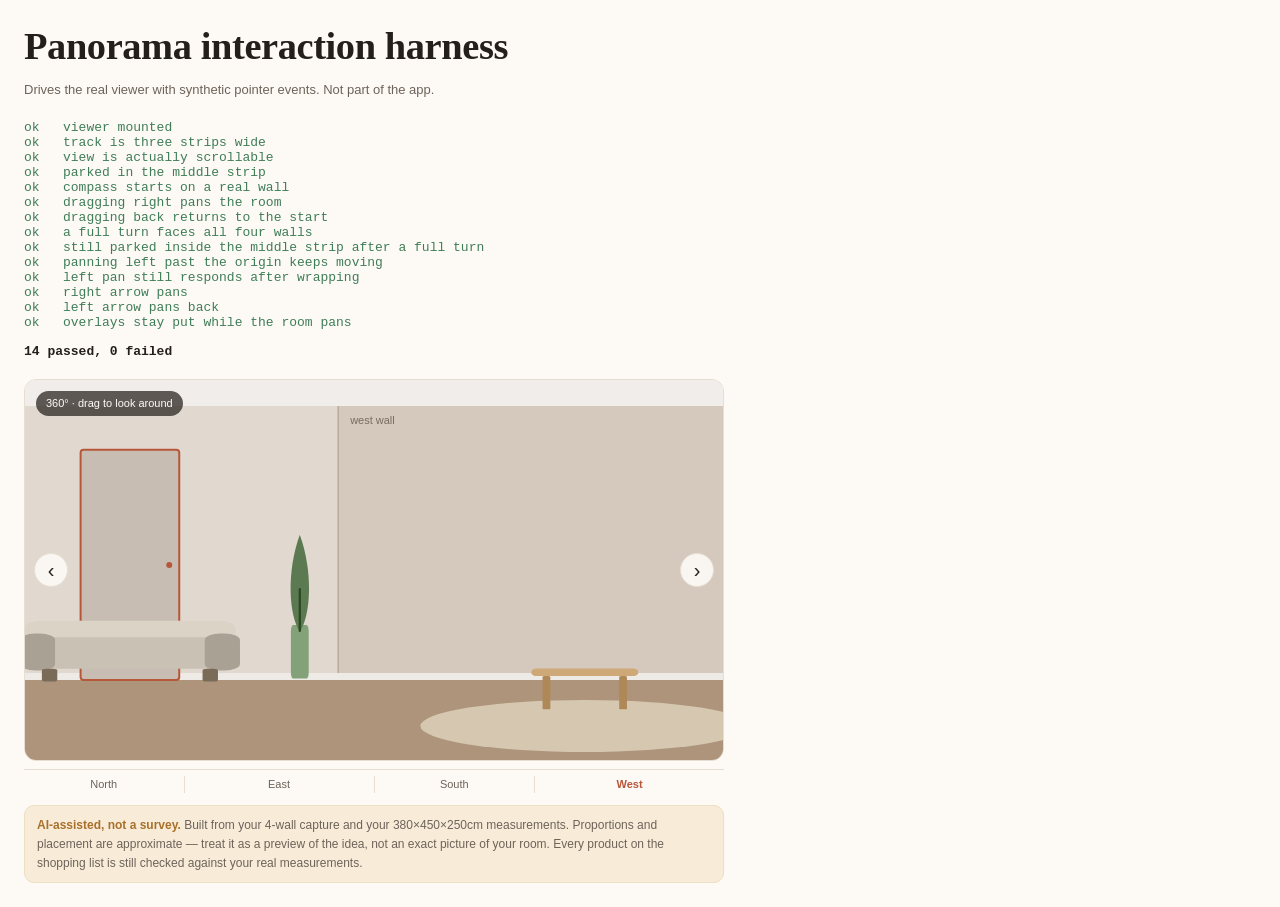
==== pano-test.html @ b4ef3ac8 "Kamer prototype: two-sided interior design marketplace Customer books a room brief, an emerging desi" ====
<!DOCTYPE html>
<html lang="en">
<head>
<meta charset="utf-8">
<title>Panorama interaction harness</title>
<link rel="stylesheet" href="css/styles.css">
<style>
  body { padding: 24px; }
  #host { width: 700px; }
  #out { font: 13px ui-monospace, Menlo, monospace; margin-top: 20px; }
  .p { color: #3f7d58; }
  .f { color: #b8563a; font-weight: 700; }
  h1 { margin-bottom: 12px; }
</style>
</head>
<body>
<h1>Panorama interaction harness</h1>
<p class="muted small">Drives the real viewer with synthetic pointer events. Not part of the app.</p>
<div id="out"></div>
<div id="host" style="margin-top:20px"></div>
<div id="toast" hidden></div>

<script src="js/data.js"></script>
<script src="js/store.js"></script>
<script src="js/render.js"></script>
<script src="js/views-customer.js"></script>
<script>
function render() {}                       // app.js isn't loaded; V.login's mount wants this

const out = document.getElementById('out');
let pass = 0, fail = 0;
function ok(name, cond, extra) {
  if (cond) { pass++; out.insertAdjacentHTML('beforeend', `<div class="p">ok &nbsp;&nbsp;${name}</div>`); }
  else { fail++; out.insertAdjacentHTML('beforeend', `<div class="f">FAIL ${name}${extra ? ' → ' + extra : ''}</div>`); }
}

Store.load();
const p = Store.seedDemo();
document.getElementById('host').innerHTML = panoramaViewer(p);
bindPanorama();

const root = document.querySelector('[data-pano]');
const view = root.querySelector('[data-pano-view]');
const strip = +root.dataset.strip;
const ticks = [...root.querySelectorAll('.pano-compass span')];
const facing = () => ticks.findIndex(t => t.classList.contains('on'));

function drag(dx) {
  view.dispatchEvent(new PointerEvent('pointerdown', { bubbles: true, clientX: 400, button: 0, pointerId: 1 }));
  view.dispatchEvent(new PointerEvent('pointermove', { bubbles: true, clientX: 400 - dx, button: 0, pointerId: 1 }));
  view.dispatchEvent(new PointerEvent('pointerup',   { bubbles: true, clientX: 400 - dx, button: 0, pointerId: 1 }));
}

ok('viewer mounted', !!view && view.clientWidth > 100, 'clientWidth ' + (view && view.clientWidth));
ok('track is three strips wide',
  Math.abs(root.querySelector('[data-pano-track]').scrollWidth - strip * 3) < 3,
  `${root.querySelector('[data-pano-track]').scrollWidth} vs ${strip * 3}`);
ok('view is actually scrollable', view.scrollWidth > view.clientWidth + 10,
  `scrollWidth ${view.scrollWidth}, clientWidth ${view.clientWidth}`);
ok('parked in the middle strip', Math.abs(view.scrollLeft - strip) < 2, 'scrollLeft ' + view.scrollLeft);
ok('compass starts on a real wall', facing() >= 0, 'facing ' + facing());

const atStart = view.scrollLeft;
drag(300);
ok('dragging right pans the room', Math.abs(view.scrollLeft - atStart) > 100,
  `${atStart} → ${view.scrollLeft}`);

drag(-300);
ok('dragging back returns to the start', Math.abs(view.scrollLeft - atStart) < 2,
  `${view.scrollLeft} vs ${atStart}`);

// Walk right through a whole turn and make sure every wall is faced.
const seen = new Set();
for (let i = 0; i < 28; i++) { drag(strip / 24); seen.add(facing()); }
ok('a full turn faces all four walls', seen.size === 4, 'saw ' + [...seen].sort().join(','));
ok('still parked inside the middle strip after a full turn',
  view.scrollLeft >= strip - 2 && view.scrollLeft < strip * 2 + 2, 'scrollLeft ' + view.scrollLeft);

// The bug that started this: panning left past the origin used to hit the
// browser's scrollLeft clamp at 0 and stick.
for (let i = 0; i < 30; i++) drag(-strip / 20);
ok('panning left past the origin keeps moving',
  view.scrollLeft >= strip - 2 && view.scrollLeft < strip * 2 + 2, 'scrollLeft ' + view.scrollLeft);
const beforeLeft = view.scrollLeft;
drag(-200);
ok('left pan still responds after wrapping', Math.abs(view.scrollLeft - beforeLeft) > 50,
  `${beforeLeft} → ${view.scrollLeft}`);

// Arrows
const before = view.scrollLeft;
root.querySelector('.pano-arrow.right').click();
ok('right arrow pans', Math.abs(view.scrollLeft - before) > 50, `${before} → ${view.scrollLeft}`);
root.querySelector('.pano-arrow.left').click();
ok('left arrow pans back', Math.abs(view.scrollLeft - before) < 2, `${view.scrollLeft} vs ${before}`);

ok('overlays stay put while the room pans',
  root.querySelector('.pano-badge').getBoundingClientRect().left ===
  root.querySelector('.pano-stage').getBoundingClientRect().left + 12,
  'badge drifted with the scroll');

out.insertAdjacentHTML('beforeend',
  `<div style="margin-top:14px;font-weight:700">${pass} passed, ${fail} failed</div>`);
</script>
</body>
</html>
---- css/styles.css ----
:root {
  --bg: #fdfaf5;
  --panel: #ffffff;
  --ink: #241f1b;
  --ink-soft: #6d635a;
  --line: #e6ded2;
  --accent: #b8563a;
  --accent-soft: #f3e4dd;
  --good: #3f7d58;
  --good-soft: #e3efe7;
  --warn: #a8702a;
  --warn-soft: #f8ecd9;
  --radius: 12px;
  --shadow: 0 1px 2px rgba(36,31,27,.05), 0 8px 24px rgba(36,31,27,.06);
  --sans: -apple-system, BlinkMacSystemFont, "Segoe UI", Inter, Roboto, sans-serif;
  --serif: "Iowan Old Style", Georgia, "Times New Roman", serif;
}

* { box-sizing: border-box; }

body {
  margin: 0;
  background: var(--bg);
  color: var(--ink);
  font-family: var(--sans);
  font-size: 15px;
  line-height: 1.55;
  -webkit-font-smoothing: antialiased;
}

h1, h2, h3 { font-family: var(--serif); font-weight: 600; letter-spacing: -.01em; margin: 0; }
h1 { font-size: 2.4rem; line-height: 1.15; }
h2 { font-size: 1.5rem; }
h3 { font-size: 1.1rem; }
p { margin: 0 0 .8em; }
a { color: inherit; }

/* ---------- chrome ---------- */

.topbar {
  display: flex; align-items: center; gap: 24px;
  padding: 14px 28px;
  border-bottom: 1px solid var(--line);
  background: rgba(253,250,245,.92);
  backdrop-filter: blur(8px);
  position: sticky; top: 0; z-index: 20;
}
.brand { display: flex; align-items: center; gap: 10px; text-decoration: none; }
.brand-mark {
  width: 28px; height: 28px; border-radius: 7px; background: var(--accent); color: #fff;
  display: grid; place-items: center; font-family: var(--serif); font-size: 17px;
}
.brand-name { font-family: var(--serif); font-size: 19px; }
.topnav { display: flex; gap: 4px; margin-right: auto; }
.topnav a {
  padding: 6px 12px; border-radius: 99px; text-decoration: none;
  color: var(--ink-soft); font-size: 14px;
}
.topnav a:hover { background: var(--accent-soft); color: var(--ink); }
.topnav a.on { background: var(--ink); color: var(--bg); }

.account { display: flex; align-items: center; gap: 10px; }
.account-name { font-size: 13px; line-height: 1.25; }
.account-role { font-size: 11px; color: var(--ink-soft); }

main { max-width: 1120px; margin: 0 auto; padding: 32px 28px 72px; }

.footer {
  border-top: 1px solid var(--line); padding: 18px 28px;
  display: flex; justify-content: space-between; gap: 16px; flex-wrap: wrap;
  color: var(--ink-soft); font-size: 13px;
}
.linky { background: none; border: 0; font: inherit; color: var(--accent); cursor: pointer; text-decoration: underline; padding: 0; }

/* ---------- primitives ---------- */

.card {
  background: var(--panel); border: 1px solid var(--line);
  border-radius: var(--radius); padding: 20px; box-shadow: var(--shadow);
}
.stack { display: flex; flex-direction: column; gap: 20px; }
.row { display: flex; gap: 12px; align-items: center; flex-wrap: wrap; }
.spread { display: flex; justify-content: space-between; align-items: center; gap: 16px; flex-wrap: wrap; }
.muted { color: var(--ink-soft); }
.small { font-size: 13px; }
.tiny { font-size: 12px; }
.center { text-align: center; }

button, .btn {
  font: inherit; cursor: pointer; border-radius: 9px; border: 1px solid transparent;
  padding: 10px 18px; background: var(--ink); color: var(--bg);
  text-decoration: none; display: inline-block; transition: transform .06s, opacity .15s;
}
button:active, .btn:active { transform: translateY(1px); }
button:disabled { opacity: .4; cursor: not-allowed; }
.btn-ghost { background: transparent; color: var(--ink); border-color: var(--line); }
.btn-ghost:hover { border-color: var(--ink); }
.btn-accent { background: var(--accent); color: #fff; }
.btn-sm { padding: 6px 12px; font-size: 13px; border-radius: 7px; }

.pill {
  display: inline-flex; align-items: center; gap: 6px;
  padding: 3px 10px; border-radius: 99px; font-size: 12px;
  background: var(--accent-soft); color: var(--accent);
}
.pill-good { background: var(--good-soft); color: var(--good); }
.pill-warn { background: var(--warn-soft); color: var(--warn); }
.pill-grey { background: #eee7dd; color: var(--ink-soft); }

label { display: block; font-size: 13px; color: var(--ink-soft); margin-bottom: 6px; }
input[type=text], input[type=number], input[type=email], textarea, select {
  width: 100%; font: inherit; padding: 10px 12px; border-radius: 9px;
  border: 1px solid var(--line); background: var(--panel); color: var(--ink);
}
input:focus, textarea:focus, select:focus { outline: 2px solid var(--accent-soft); border-color: var(--accent); }
textarea { resize: vertical; min-height: 80px; }

.grid { display: grid; gap: 16px; }
/* minmax(0, …) so a wide child (the panorama strip) can't stretch its column. */
.g2 { grid-template-columns: repeat(2, minmax(0, 1fr)); }
.g3 { grid-template-columns: repeat(3, minmax(0, 1fr)); }
.g4 { grid-template-columns: repeat(4, minmax(0, 1fr)); }
@media (max-width: 860px) { .g2, .g3, .g4 { grid-template-columns: 1fr; } }

/* ---------- landing ---------- */

.hero { display: grid; grid-template-columns: 1.05fr .95fr; gap: 40px; align-items: center; margin-bottom: 56px; }
@media (max-width: 860px) { .hero { grid-template-columns: 1fr; } }
.hero h1 { margin-bottom: 16px; }
.hero .lede { font-size: 17px; color: var(--ink-soft); max-width: 46ch; }
.hero-art { border-radius: var(--radius); overflow: hidden; border: 1px solid var(--line); box-shadow: var(--shadow); }
.hero-art svg { display: block; width: 100%; height: auto; }

.steps { counter-reset: s; }
.step-item { display: flex; gap: 14px; align-items: flex-start; }
.step-num {
  flex: none; width: 26px; height: 26px; border-radius: 50%;
  background: var(--accent-soft); color: var(--accent);
  display: grid; place-items: center; font-size: 13px; margin-top: 2px;
}

/* ---------- wizard ---------- */

.wizard-head { margin-bottom: 24px; }
.progress { display: flex; gap: 6px; margin-bottom: 20px; }
.progress span { height: 4px; flex: 1; border-radius: 99px; background: var(--line); }
.progress span.on { background: var(--accent); }

.choice-grid { display: grid; grid-template-columns: repeat(auto-fill, minmax(160px, 1fr)); gap: 12px; }
.choice {
  border: 1px solid var(--line); border-radius: var(--radius); padding: 14px;
  background: var(--panel); cursor: pointer; text-align: left; color: var(--ink);
  display: flex; flex-direction: column; gap: 4px;
}
.choice:hover { border-color: var(--accent); }
.choice.on { border-color: var(--accent); background: var(--accent-soft); box-shadow: inset 0 0 0 1px var(--accent); }
.choice-title { font-weight: 600; font-size: 14px; }
.choice-sub { font-size: 12px; color: var(--ink-soft); }
.choice svg { border-radius: 8px; margin-bottom: 6px; width: 100%; height: auto; display: block; }

.dropzone {
  border: 2px dashed var(--line); border-radius: var(--radius); padding: 28px;
  text-align: center; color: var(--ink-soft); cursor: pointer; background: var(--panel);
}
.dropzone:hover { border-color: var(--accent); color: var(--accent); }
.thumbs { display: flex; gap: 10px; flex-wrap: wrap; margin-top: 12px; }
.thumb { position: relative; width: 92px; height: 70px; border-radius: 8px; overflow: hidden; border: 1px solid var(--line); }
.thumb img { width: 100%; height: 100%; object-fit: cover; display: block; }
.thumb button {
  position: absolute; top: 3px; right: 3px; width: 20px; height: 20px; padding: 0;
  border-radius: 50%; background: rgba(36,31,27,.75); color: #fff; font-size: 12px; line-height: 1;
}

/* ---------- designer cards ---------- */

.designer-card { display: flex; flex-direction: column; gap: 12px; }
.designer-top { display: flex; gap: 12px; align-items: center; }
.avatar {
  width: 46px; height: 46px; border-radius: 50%; flex: none;
  display: grid; place-items: center; font-family: var(--serif); font-size: 19px; color: #fff;
}
.portfolio { display: grid; grid-template-columns: 1fr 1fr; gap: 6px; }
.portfolio svg { width: 100%; height: auto; border-radius: 6px; display: block; }
.match-bar { height: 5px; background: var(--line); border-radius: 99px; overflow: hidden; }
.match-bar i { display: block; height: 100%; background: var(--accent); }
.stars { color: var(--accent); letter-spacing: 1px; }

/* ---------- project / design ---------- */

.timeline { display: flex; gap: 0; margin: 8px 0 4px; }
.tl-step { flex: 1; text-align: center; font-size: 12px; color: var(--ink-soft); position: relative; padding-top: 20px; }
.tl-step::before {
  content: ""; position: absolute; top: 5px; left: 50%; width: 11px; height: 11px;
  margin-left: -5.5px; border-radius: 50%; background: var(--line); z-index: 2;
}
.tl-step::after { content: ""; position: absolute; top: 10px; left: -50%; width: 100%; height: 1px; background: var(--line); }
.tl-step:first-child::after { display: none; }
.tl-step.done::before { background: var(--good); }
.tl-step.done::after { background: var(--good); }
.tl-step.on::before { background: var(--accent); box-shadow: 0 0 0 4px var(--accent-soft); }
.tl-step.on { color: var(--ink); font-weight: 600; }

.shoplist { width: 100%; border-collapse: collapse; }
.shoplist th { text-align: left; font-size: 12px; color: var(--ink-soft); font-weight: 500; padding: 8px 10px; border-bottom: 1px solid var(--line); }
.shoplist td { padding: 10px; border-bottom: 1px solid var(--line); vertical-align: middle; }
.shoplist tr:last-child td { border-bottom: 0; }
.shoplist .prod { display: flex; gap: 10px; align-items: center; }
.shoplist .prod svg { width: 46px; height: 46px; border-radius: 7px; flex: none; }
.num { text-align: right; font-variant-numeric: tabular-nums; white-space: nowrap; }

.budget-meter { height: 8px; background: var(--line); border-radius: 99px; overflow: hidden; }
.budget-meter i { display: block; height: 100%; background: var(--good); transition: width .2s; }
.budget-meter.over i { background: var(--accent); }

.comment { border-left: 2px solid var(--accent-soft); padding: 2px 0 2px 12px; margin-bottom: 10px; }
.comment.from-designer { border-color: var(--good-soft); }

/* ---------- designer workspace ---------- */

.library { display: grid; grid-template-columns: repeat(auto-fill, minmax(150px, 1fr)); gap: 12px; max-height: 560px; overflow-y: auto; padding-right: 4px; }
.prod-card { border: 1px solid var(--line); border-radius: 10px; padding: 10px; background: var(--panel); display: flex; flex-direction: column; gap: 6px; }
.prod-card.picked { border-color: var(--good); background: var(--good-soft); }
.prod-card.toobig { opacity: .55; }
.prod-card svg { width: 100%; height: auto; border-radius: 6px; }
.prod-name { font-size: 13px; font-weight: 600; line-height: 1.3; }

.sticky-side { position: sticky; top: 84px; }

.toast {
  position: fixed; bottom: 24px; left: 50%; transform: translateX(-50%);
  background: var(--ink); color: var(--bg); padding: 12px 20px; border-radius: 10px;
  box-shadow: var(--shadow); z-index: 50; font-size: 14px;
}

.empty { text-align: center; padding: 48px 20px; color: var(--ink-soft); }

/* ---------- sign in ---------- */

.auth { max-width: 460px; margin: 24px auto 0; }
.role-pick { display: grid; gap: 12px; margin-bottom: 20px; }
.role {
  display: flex; gap: 14px; align-items: flex-start; text-align: left;
  border: 1px solid var(--line); border-radius: var(--radius); padding: 16px;
  background: var(--panel); color: var(--ink); cursor: pointer; width: 100%;
}
.role:hover { border-color: var(--accent); }
.role.on { border-color: var(--accent); background: var(--accent-soft); box-shadow: inset 0 0 0 1px var(--accent); }
.role-icon {
  flex: none; width: 38px; height: 38px; border-radius: 10px; background: var(--bg);
  display: grid; place-items: center; font-size: 19px;
}
.role.on .role-icon { background: #fff; }

/* ---------- socials ---------- */

.socials { display: flex; gap: 8px; flex-wrap: wrap; }
.social {
  display: inline-flex; align-items: center; gap: 5px; text-decoration: none;
  font-size: 11px; color: var(--ink-soft); border: 1px solid var(--line);
  border-radius: 99px; padding: 3px 9px 3px 7px; max-width: 100%;
}
.social span { overflow: hidden; text-overflow: ellipsis; white-space: nowrap; }
.social:hover { border-color: var(--accent); color: var(--accent); }

/* ---------- budget slider ---------- */

.slider-row { display: flex; align-items: center; gap: 14px; }
input[type=range] {
  -webkit-appearance: none; appearance: none; flex: 1;
  height: 6px; border-radius: 99px; background: var(--line); outline: none;
}
input[type=range]::-webkit-slider-thumb {
  -webkit-appearance: none; appearance: none; width: 22px; height: 22px;
  border-radius: 50%; background: var(--accent); cursor: grab; border: 3px solid var(--panel);
  box-shadow: 0 1px 4px rgba(36,31,27,.3);
}
input[type=range]::-moz-range-thumb {
  width: 18px; height: 18px; border-radius: 50%; background: var(--accent);
  cursor: grab; border: 3px solid var(--panel);
}
.budget-value { font-family: var(--serif); font-size: 1.7rem; min-width: 120px; text-align: right; }

/* ---------- optional style tags ---------- */

.choice.compact { padding: 10px 12px; }
.suggest { display: flex; gap: 6px; flex-wrap: wrap; align-items: center; }
.pill-add {
  background: var(--accent-soft); color: var(--accent); border: 1px dashed var(--accent);
  border-radius: 99px; padding: 3px 10px; font-size: 12px;
}
.pill-add:hover { background: var(--accent); color: #fff; }

/* ---------- guided room capture ---------- */

.shot-grid { display: grid; grid-template-columns: repeat(2, minmax(0, 1fr)); gap: 12px; }
@media (max-width: 620px) { .shot-grid { grid-template-columns: 1fr; } }
.shot-frame {
  position: relative; aspect-ratio: 4 / 3; border-radius: 10px; overflow: hidden;
  border: 2px dashed var(--line); background: #f6f1e8; cursor: pointer;
  display: grid; place-items: center;
}
.shot-frame:hover { border-color: var(--accent); }
.shot.has .shot-frame { border-style: solid; border-color: var(--good); }
.shot-frame img { width: 100%; height: 100%; object-fit: cover; }
.shot-num { font-family: var(--serif); font-size: 30px; color: #cbbfa9; }
.shot-label {
  position: absolute; left: 8px; bottom: 8px; background: rgba(36,31,27,.74);
  color: var(--bg); font-size: 11px; padding: 3px 9px; border-radius: 99px;
}
.shot-tags { display: flex; gap: 6px; flex-wrap: wrap; align-items: center; margin-top: 8px; min-height: 26px; }
.tag {
  background: var(--panel); color: var(--ink-soft); border: 1px solid var(--line);
  border-radius: 99px; padding: 3px 11px; font-size: 12px;
}
.tag.on { background: var(--ink); color: var(--bg); border-color: var(--ink); }
.tag.ghost { border-style: dashed; margin-left: auto; }

.cam-stage {
  position: relative; border-radius: var(--radius); overflow: hidden;
  background: #241f1b; aspect-ratio: 4 / 3;
}
.cam-stage video { width: 100%; height: 100%; object-fit: cover; display: block; }
.cam-stage.flash::after {
  content: ""; position: absolute; inset: 0; background: #fff; animation: none;
}
.cam-guide { position: absolute; inset: 0; pointer-events: none; }
.cam-guide .cam-h { position: absolute; left: 6%; right: 6%; top: 50%; border-top: 1px dashed rgba(255,255,255,.45); }
.cam-guide .cam-v { position: absolute; top: 6%; bottom: 6%; left: 50%; border-left: 1px dashed rgba(255,255,255,.45); }
.cam-guide .c { position: absolute; width: 26px; height: 26px; border: 2px solid rgba(255,255,255,.8); }
.cam-guide .tl { top: 14px; left: 14px; border-right: 0; border-bottom: 0; border-radius: 6px 0 0 0; }
.cam-guide .tr { top: 14px; right: 14px; border-left: 0; border-bottom: 0; border-radius: 0 6px 0 0; }
.cam-guide .bl { bottom: 14px; left: 14px; border-right: 0; border-top: 0; border-radius: 0 0 0 6px; }
.cam-guide .br { bottom: 14px; right: 14px; border-left: 0; border-top: 0; border-radius: 0 0 6px 0; }
.cam-top {
  position: absolute; top: 0; left: 0; right: 0; display: flex;
  justify-content: space-between; align-items: center; padding: 12px;
  color: #fff; font-size: 13px; background: linear-gradient(rgba(36,31,27,.6), transparent);
}
.cam-x { background: rgba(0,0,0,.4); color: #fff; border-radius: 50%; width: 28px; height: 28px; padding: 0; font-size: 17px; line-height: 1; }
.cam-level {
  position: absolute; left: 50%; transform: translateX(-50%); bottom: 14px;
  background: rgba(36,31,27,.72); color: #fff; font-size: 11px;
  padding: 4px 12px; border-radius: 99px; display: flex; align-items: center; gap: 6px;
}
.cam-level span { width: 7px; height: 7px; border-radius: 50%; background: var(--accent); }
.cam-level.ok span { background: #5fbf85; }
.cam-bar { display: flex; align-items: center; gap: 14px; margin-top: 14px; }
.cam-dots { display: flex; gap: 6px; flex: 1; }
.cam-dots i { width: 9px; height: 9px; border-radius: 50%; background: var(--line); display: block; }
.cam-dots i.done { background: var(--good); }
.cam-dots i.now { background: var(--accent); box-shadow: 0 0 0 3px var(--accent-soft); }
.shutter {
  width: 58px; height: 58px; border-radius: 50%; padding: 0;
  background: var(--accent); display: grid; place-items: center; border: 0;
}
.shutter span { width: 44px; height: 44px; border-radius: 50%; border: 3px solid #fff; display: block; }
.cam-hint { font-size: 12px; color: var(--ink-soft); margin: 10px 0 0; line-height: 1.5; }

.thumb-wall { width: 88px; height: 66px; }
.thumb-wall span {
  position: absolute; left: 4px; bottom: 4px; background: rgba(36,31,27,.74);
  color: var(--bg); font-size: 10px; padding: 1px 6px; border-radius: 99px;
}

/* ---------- waiting for delivery ---------- */

.wait { max-width: 560px; margin: 8px auto 0; }
.wait-title { text-align: center; margin-bottom: 22px; }
.wait-title h1 { font-size: 1.9rem; }
.wait-card { text-align: center; padding: 32px 28px; }
.wait-card .avatar { margin: 0 auto 14px; }
.wait-card h2 { font-size: 1.25rem; margin-bottom: 6px; }
.wait-steps { list-style: none; margin: 26px 0 0; padding: 0; text-align: left; }
.wait-steps li { display: flex; gap: 12px; align-items: flex-start; padding: 0 0 18px; position: relative; }
.wait-steps li:last-child { padding-bottom: 0; }
.wait-steps li::before {
  content: ""; position: absolute; left: 5px; top: 16px; bottom: -2px;
  width: 1px; background: var(--line);
}
.wait-steps li:last-child::before { display: none; }
.wait-steps .wd {
  flex: none; width: 11px; height: 11px; border-radius: 50%; margin-top: 4px;
  background: var(--line); position: relative; z-index: 1;
}
.wait-steps li.done .wd { background: var(--good); }
.wait-steps li.done::before { background: var(--good); }
.wait-steps li.now .wd { background: var(--accent); box-shadow: 0 0 0 4px var(--accent-soft); }
.wait-steps strong { display: block; font-size: 14px; font-weight: 600; }
.wait-steps li:not(.done):not(.now) strong { color: var(--ink-soft); font-weight: 500; }
.wait-steps em { font-style: normal; font-size: 12px; color: var(--ink-soft); }
.wait-foot { margin: 24px 0 0; border-top: 1px solid var(--line); padding-top: 14px; }
.wait-more { margin-top: 16px; }
.wait-more summary {
  cursor: pointer; font-size: 13px; color: var(--ink-soft);
  padding: 10px 14px; border: 1px solid var(--line); border-radius: 10px;
  background: var(--panel); list-style: none;
}
.wait-more summary::-webkit-details-marker { display: none; }
.wait-more summary::after { content: " ↓"; }
.wait-more[open] summary::after { content: " ↑"; }
.wait-more summary:hover { border-color: var(--accent); color: var(--accent); }

/* ---------- panorama ---------- */

.pano { min-width: 0; }
/* The stage is the positioning context. The view is the scroll container —
   absolutely-positioned overlays must NOT live inside it or they scroll away. */
.pano-stage { position: relative; }
.pano-view {
  max-width: 100%; border-radius: var(--radius);
  border: 1px solid var(--line); background: #ece4d7; cursor: grab;
  overflow-x: auto; overflow-y: hidden;
  user-select: none; touch-action: pan-y;
  scrollbar-width: none; -ms-overflow-style: none;
}
.pano-view::-webkit-scrollbar { display: none; }
.pano-view.dragging { cursor: grabbing; }
.pano-track { display: flex; width: max-content; }
.pano-track svg { display: block; height: 380px; }
.pano-badge {
  position: absolute; left: 12px; top: 12px; background: rgba(36,31,27,.72); color: var(--bg);
  font-size: 11px; padding: 4px 10px; border-radius: 99px; pointer-events: none;
}
.pano-arrow {
  position: absolute; top: 50%; transform: translateY(-50%);
  width: 34px; height: 34px; padding: 0; border-radius: 50%;
  background: rgba(253,250,245,.9); color: var(--ink); font-size: 20px; line-height: 1;
  border: 1px solid var(--line);
}
.pano-arrow.left { left: 10px; }
.pano-arrow.right { right: 10px; }
.pano-compass {
  display: flex; margin-top: 8px; font-size: 11px; color: var(--ink-soft);
  border-top: 1px solid var(--line); padding-top: 6px;
}
.pano-compass span { text-align: center; border-right: 1px solid var(--line); }
.pano-compass span:last-child { border-right: 0; }
.pano-compass span.on { color: var(--accent); font-weight: 600; }
.pano-note {
  font-size: 12px; color: var(--ink-soft); line-height: 1.55;
  background: var(--warn-soft); border: 1px solid #eddfc4; border-radius: 10px;
  padding: 10px 12px; margin: 12px 0 0;
}
.pano-note strong { color: var(--warn); }

.detected { display: flex; gap: 6px; flex-wrap: wrap; align-items: center; min-height: 24px; }
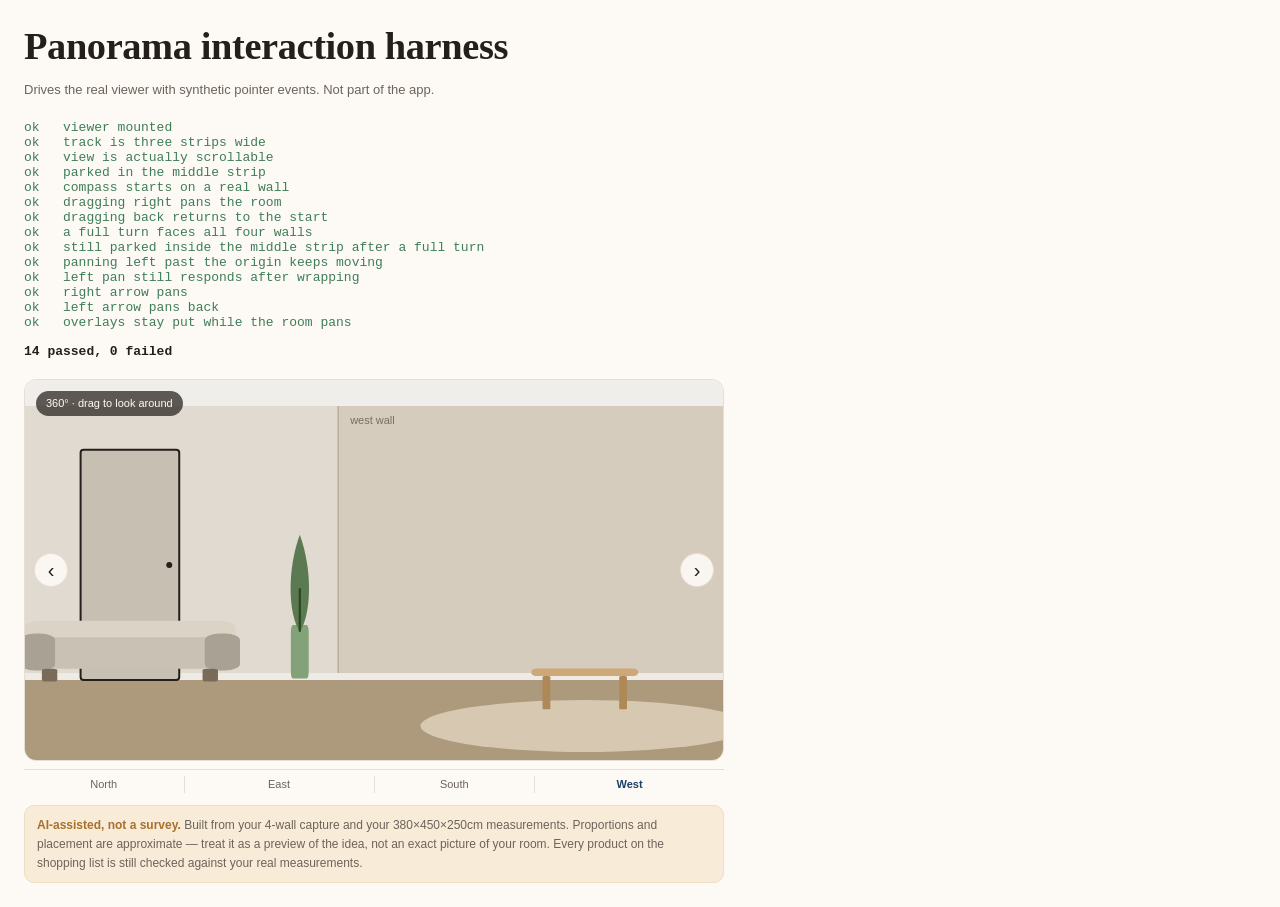
==== commit ab39c5ce: "Navy accent, "Get started" CTA, real deploy URLs in docs - swapped the terracotta accent (#b8563a) f" ====
--- a/pano-test.html
+++ b/pano-test.html
@@ -9,7 +9,7 @@
   #host { width: 700px; }
   #out { font: 13px ui-monospace, Menlo, monospace; margin-top: 20px; }
   .p { color: #3f7d58; }
-  .f { color: #b8563a; font-weight: 700; }
+  .f { color: #1f3f6b; font-weight: 700; }
   h1 { margin-bottom: 12px; }
 </style>
 </head>
--- a/css/styles.css
+++ b/css/styles.css
@@ -4,8 +4,8 @@
   --ink: #241f1b;
   --ink-soft: #6d635a;
   --line: #e6ded2;
-  --accent: #b8563a;
-  --accent-soft: #f3e4dd;
+  --accent: #1f3f6b;
+  --accent-soft: #e7edf6;
   --good: #3f7d58;
   --good-soft: #e3efe7;
   --warn: #a8702a;
@@ -280,15 +280,34 @@
 }
 .budget-value { font-family: var(--serif); font-size: 1.7rem; min-width: 120px; text-align: right; }
 
-/* ---------- optional style tags ---------- */
-
-.choice.compact { padding: 10px 12px; }
-.suggest { display: flex; gap: 6px; flex-wrap: wrap; align-items: center; }
-.pill-add {
-  background: var(--accent-soft); color: var(--accent); border: 1px dashed var(--accent);
-  border-radius: 99px; padding: 3px 10px; font-size: 12px;
-}
-.pill-add:hover { background: var(--accent); color: #fff; }
+/* ---------- checkout ---------- */
+
+.checkout { max-width: 620px; margin: 0 auto; }
+.co-card { padding: 0; overflow: hidden; }
+.co-designer {
+  display: flex; align-items: center; gap: 14px;
+  padding: 20px; border-bottom: 1px solid var(--line);
+}
+.co-list { list-style: none; margin: 0; padding: 18px 20px; border-bottom: 1px solid var(--line); }
+.co-list li { display: flex; gap: 11px; align-items: flex-start; padding: 7px 0; }
+.co-list svg { color: var(--good); flex: none; margin-top: 3px; }
+.co-list strong { display: block; font-size: 14px; font-weight: 600; }
+.co-list span { font-size: 12.5px; color: var(--ink-soft); }
+
+.co-price { width: 100%; border-collapse: collapse; padding: 0 20px; margin: 14px 0 0; }
+.co-price td { padding: 7px 20px; font-size: 14px; }
+.co-price td.num { text-align: right; font-variant-numeric: tabular-nums; }
+.co-total td {
+  border-top: 1px solid var(--line); padding-top: 12px;
+  font-family: var(--serif); font-size: 17px;
+}
+.co-fine { padding: 0 20px; margin: 6px 0 0; }
+.co-notes {
+  border-top: 1px solid var(--line); margin-top: 14px;
+  padding: 16px 20px 18px; background: #fbf8f2;
+}
+.co-notes p { font-size: 13px; margin: 0 0 8px; line-height: 1.55; }
+.co-notes p:last-child { margin: 0; }
 
 /* ---------- guided room capture ---------- */
 
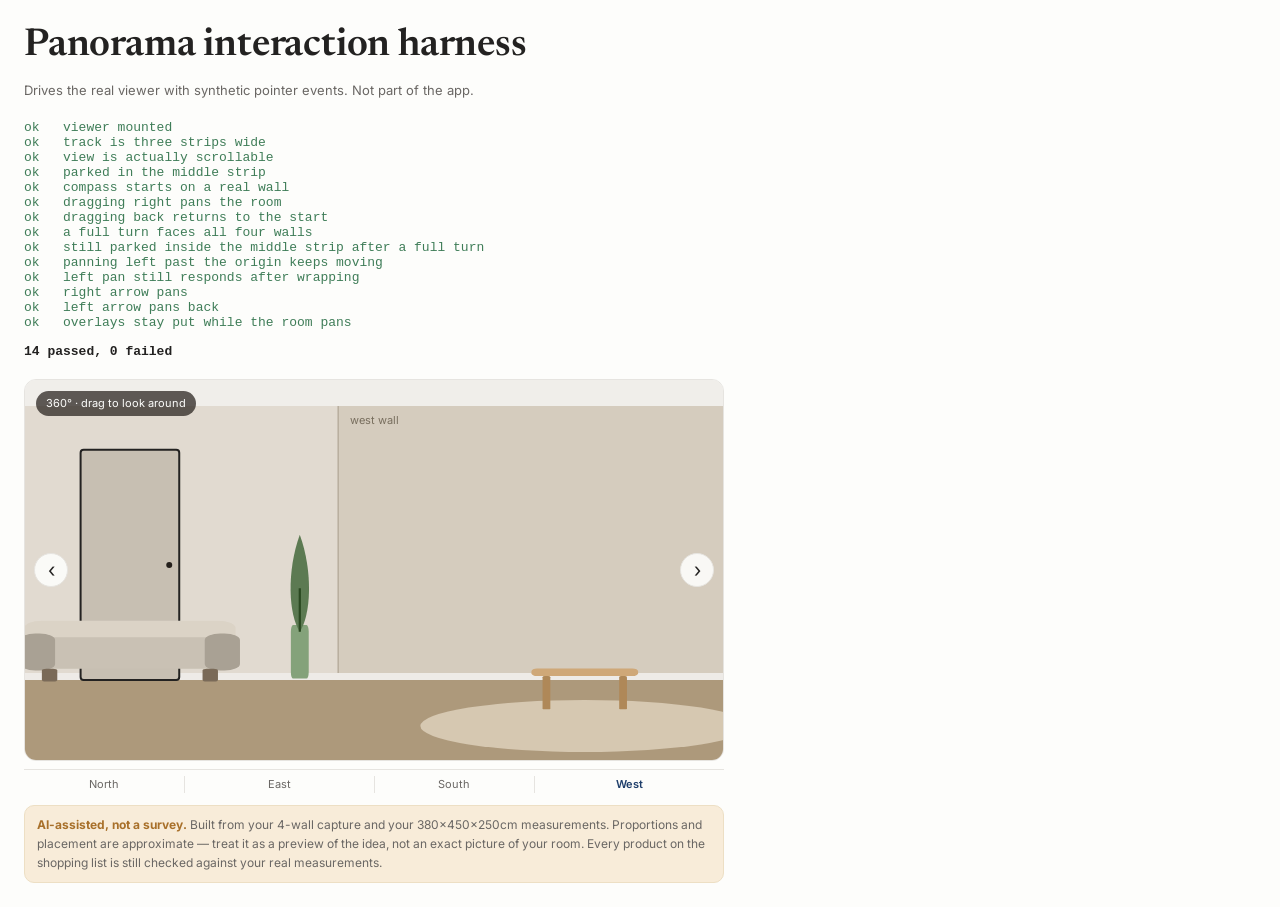
==== commit 1002a7f1: "Switch typography to Newsreader + Inter Georgia and the system sans were picked for the old cream pa" ====
--- a/pano-test.html
+++ b/pano-test.html
@@ -3,6 +3,9 @@
 <head>
 <meta charset="utf-8">
 <title>Panorama interaction harness</title>
+<link rel="preconnect" href="https://fonts.googleapis.com">
+<link rel="preconnect" href="https://fonts.gstatic.com" crossorigin>
+<link href="https://fonts.googleapis.com/css2?family=Inter:wght@400;500;600&family=Newsreader:opsz,wght@6..72,400;6..72,500;6..72,600&display=swap" rel="stylesheet">
 <link rel="stylesheet" href="css/styles.css">
 <style>
   body { padding: 24px; }
--- a/css/styles.css
+++ b/css/styles.css
@@ -1,9 +1,9 @@
 :root {
-  --bg: #fdfaf5;
+  --bg: #fdfdfb;
   --panel: #ffffff;
-  --ink: #241f1b;
-  --ink-soft: #6d635a;
-  --line: #e6ded2;
+  --ink: #232221;
+  --ink-soft: #6a6764;
+  --line: #e6e4e0;
   --accent: #1f3f6b;
   --accent-soft: #e7edf6;
   --good: #3f7d58;
@@ -12,8 +12,8 @@
   --warn-soft: #f8ecd9;
   --radius: 12px;
   --shadow: 0 1px 2px rgba(36,31,27,.05), 0 8px 24px rgba(36,31,27,.06);
-  --sans: -apple-system, BlinkMacSystemFont, "Segoe UI", Inter, Roboto, sans-serif;
-  --serif: "Iowan Old Style", Georgia, "Times New Roman", serif;
+  --sans: Inter, -apple-system, BlinkMacSystemFont, "Segoe UI", Roboto, sans-serif;
+  --serif: Newsreader, "Iowan Old Style", Georgia, "Times New Roman", serif;
 }
 
 * { box-sizing: border-box; }
@@ -28,7 +28,7 @@
   -webkit-font-smoothing: antialiased;
 }
 
-h1, h2, h3 { font-family: var(--serif); font-weight: 600; letter-spacing: -.01em; margin: 0; }
+h1, h2, h3 { font-family: var(--serif); font-weight: 600; letter-spacing: -.005em; margin: 0; }
 h1 { font-size: 2.4rem; line-height: 1.15; }
 h2 { font-size: 1.5rem; }
 h3 { font-size: 1.1rem; }
@@ -41,7 +41,7 @@
   display: flex; align-items: center; gap: 24px;
   padding: 14px 28px;
   border-bottom: 1px solid var(--line);
-  background: rgba(253,250,245,.92);
+  background: rgba(253,253,251,.92);
   backdrop-filter: blur(8px);
   position: sticky; top: 0; z-index: 20;
 }
@@ -105,7 +105,7 @@
 }
 .pill-good { background: var(--good-soft); color: var(--good); }
 .pill-warn { background: var(--warn-soft); color: var(--warn); }
-.pill-grey { background: #eee7dd; color: var(--ink-soft); }
+.pill-grey { background: #ecebe8; color: var(--ink-soft); }
 
 label { display: block; font-size: 13px; color: var(--ink-soft); margin-bottom: 6px; }
 input[type=text], input[type=number], input[type=email], textarea, select {
@@ -304,7 +304,7 @@
 .co-fine { padding: 0 20px; margin: 6px 0 0; }
 .co-notes {
   border-top: 1px solid var(--line); margin-top: 14px;
-  padding: 16px 20px 18px; background: #fbf8f2;
+  padding: 16px 20px 18px; background: #faf9f8;
 }
 .co-notes p { font-size: 13px; margin: 0 0 8px; line-height: 1.55; }
 .co-notes p:last-child { margin: 0; }
@@ -315,13 +315,13 @@
 @media (max-width: 620px) { .shot-grid { grid-template-columns: 1fr; } }
 .shot-frame {
   position: relative; aspect-ratio: 4 / 3; border-radius: 10px; overflow: hidden;
-  border: 2px dashed var(--line); background: #f6f1e8; cursor: pointer;
+  border: 2px dashed var(--line); background: #f4f3f1; cursor: pointer;
   display: grid; place-items: center;
 }
 .shot-frame:hover { border-color: var(--accent); }
 .shot.has .shot-frame { border-style: solid; border-color: var(--good); }
 .shot-frame img { width: 100%; height: 100%; object-fit: cover; }
-.shot-num { font-family: var(--serif); font-size: 30px; color: #cbbfa9; }
+.shot-num { font-family: var(--serif); font-size: 30px; color: #c8c5c0; }
 .shot-label {
   position: absolute; left: 8px; bottom: 8px; background: rgba(36,31,27,.74);
   color: var(--bg); font-size: 11px; padding: 3px 9px; border-radius: 99px;
@@ -336,7 +336,7 @@
 
 .cam-stage {
   position: relative; border-radius: var(--radius); overflow: hidden;
-  background: #241f1b; aspect-ratio: 4 / 3;
+  background: #232221; aspect-ratio: 4 / 3;
 }
 .cam-stage video { width: 100%; height: 100%; object-fit: cover; display: block; }
 .cam-stage.flash::after {
@@ -427,7 +427,7 @@
 .pano-stage { position: relative; }
 .pano-view {
   max-width: 100%; border-radius: var(--radius);
-  border: 1px solid var(--line); background: #ece4d7; cursor: grab;
+  border: 1px solid var(--line); background: #eae9e6; cursor: grab;
   overflow-x: auto; overflow-y: hidden;
   user-select: none; touch-action: pan-y;
   scrollbar-width: none; -ms-overflow-style: none;
@@ -443,7 +443,7 @@
 .pano-arrow {
   position: absolute; top: 50%; transform: translateY(-50%);
   width: 34px; height: 34px; padding: 0; border-radius: 50%;
-  background: rgba(253,250,245,.9); color: var(--ink); font-size: 20px; line-height: 1;
+  background: rgba(253,253,251,.9); color: var(--ink); font-size: 20px; line-height: 1;
   border: 1px solid var(--line);
 }
 .pano-arrow.left { left: 10px; }
